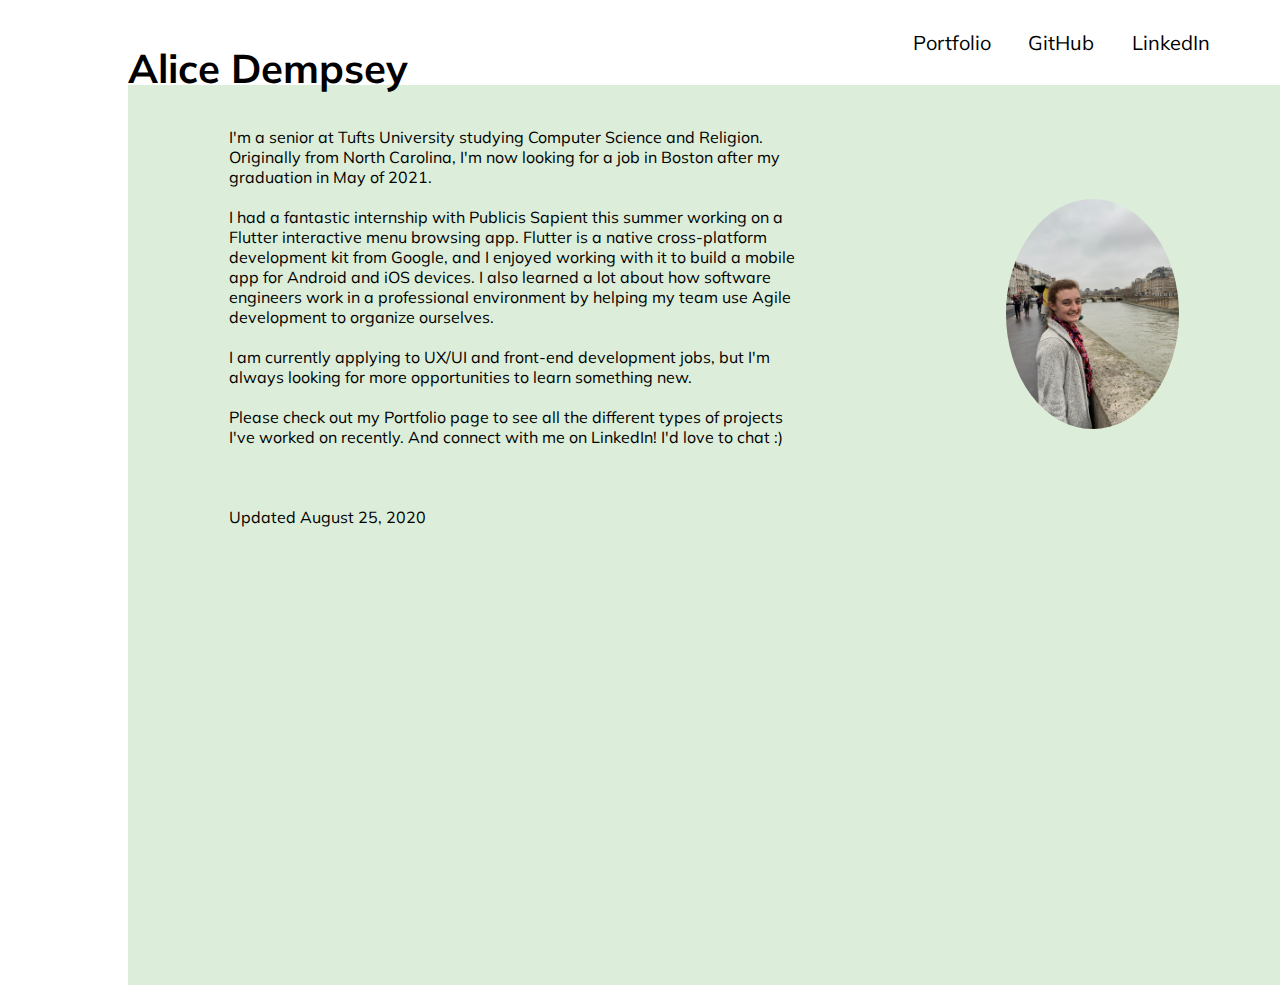
==== docs/index.html @ 4e5497e3 "initial commit" ====
<!doctype html>

<html lang="en">
<head>
  <meta charset="utf-8">

  <title>Alice Dempsey</title>
  <meta name="description" content="Alice Dempsey's personal webiste and portfolio">
  <meta name="author" content="Alice Dempsey">

<!--   Style sheets  -->
  <link rel="stylesheet" href="../style/style.css">
  <link href="https://fonts.googleapis.com/css2?family=Muli&display=swap" rel="stylesheet">

</head>

<body>
	<header>
		<nav class="nav_container">
			<ul class="nav_menu">
				<li><button class="nav_button" onclick="window.location='portfolio.html'">Portfolio</button></li>
				<li><button class="nav_button" onclick="window.location.href='https://github.com/alice-dempsey'">GitHub</button></li>
				<li><button class="nav_button" onclick="window.location.href='https://www.linkedin.com/in/alice-d-98576599/'">LinkedIn</button></li>
			</ul>
		</nav>
	</header>
	<h1 class="name">Alice Dempsey</h1>
	<div class="body_container"> 
		<div class="text_and_photo">
			<p class="text_box"> I'm a senior at Tufts University studying Computer Science and Religion. Originally from North Carolina, I'm now looking for a job in Boston after my graduation in May of 2021. <br> <br> I had a fantastic internship with Publicis Sapient this summer working on a Flutter interactive menu browsing app. Flutter is a native cross-platform development kit from Google, and I enjoyed working with it to build a mobile app for Android and iOS devices. I also learned a lot about how software engineers work in a professional environment by helping my team use Agile development to organize ourselves. <br> <br> I am currently applying to UX/UI and front-end development jobs, but I'm always looking for more opportunities to learn something new. <br> <br> Please check out my Portfolio page to see all the different types of projects I've worked on recently. And connect with me on LinkedIn! I'd love to chat :) <br> <br> <br> <br> Updated August 25, 2020</p>
			<img class="profile_pic" src="../style/assets/me.jpg">  
		</div>
	</div>
</body>
</html>
---- style/style.css ----
/***** General Styling *****/ 
html {
	height: 100%;
}
body {
	font-family: 'Muli', sans-serif;
	margin: 0px;
	height: 100%;
}

ul {
	list-style-type: none; 
}

.text_box {
	display: flex; 
	justify-content: flex-start;
	width: 50%;
	padding-top: 2vw; 
}

/***** Nav Menu Styling - Home page *****/ 
.nav_container {
	display: flex;
	justify-content: flex-end; 
	margin-bottom: -2vw;
}

.nav_menu {
	display: flex; 
	margin-bottom: 0vw;
	margin-right: 4vw;
}

.nav_button {
	margin: 1vw;
	border: none;
	background-color: white; 
	font-size: 20px; 
	font-family: 'Muli', sans-serif;
}

.nav_button:hover {
	background-color: #DCEEDA; 
}


/***** Home Page Styling *****/ 
h1.name {
	display: flex; 
	align-items: flex-end;
	margin-left: 10vw;
	margin-bottom: -0.6vw;
	margin-top: 0vw; 
	font-size: 40px;
	color: black;
}

.body_container {
	margin-left: 10vw; 
	margin-top: 0vw; 
	margin-right: 0vw;
	margin-bottom: 0vw;
	background-color: #DCEEDA; 
	height: 100%;
}

.profile_pic {
	display: flex;
	align-self: center;
	justify-content: center;
	height: 100%;
	width: 15%;
	border-radius: 50%; 
}

/***** Portfolio Page Styling *****/ 

.portfolio_header {
	background-color: #DCEEDA;
	display: flex;
	align-items: center;
}

#home {
	padding-left: 1vw;
	background-color: #DCEEDA;
}

.title {
	display: flex; 
	justify-content: flex-start;
	width: 100%;
	padding-left: 2%;  
}

.section_title {
	justify-content: center; 
	padding-left: 0vw;
}

.project_pic {
	display: flex;
	align-self: center;
	height: 300%;
	width: 30%;
}

.text_and_photo {
	display: flex; 
	justify-content: space-around;
	width: 100%; 
}
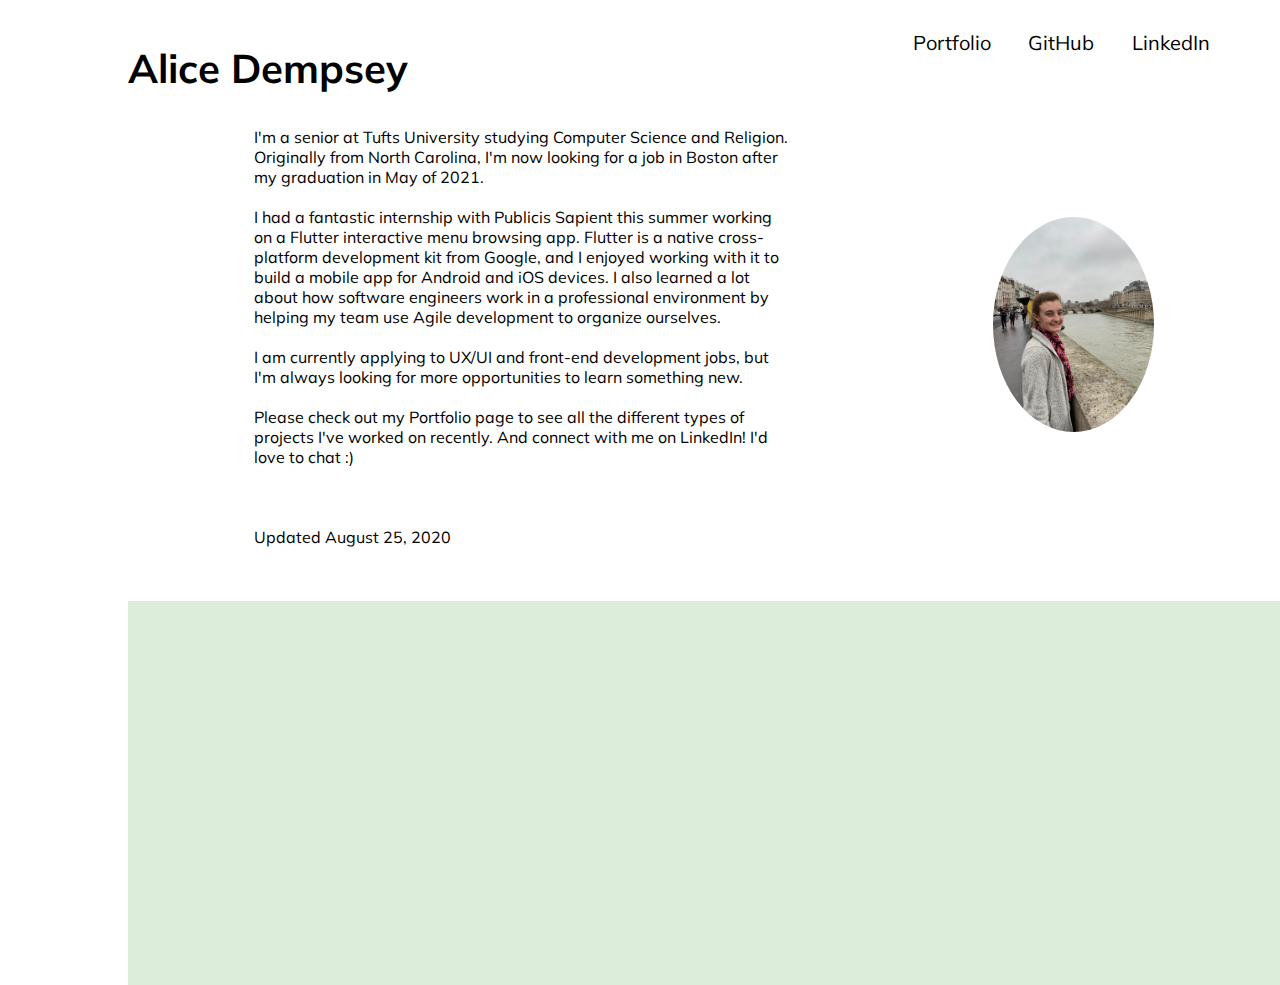
==== commit 39f237f7: "moved files to docs" ====
--- a/docs/index.html
+++ b/docs/index.html
@@ -9,7 +9,7 @@
   <meta name="author" content="Alice Dempsey">
 
 <!--   Style sheets  -->
-  <link rel="stylesheet" href="../style/style.css">
+  <link rel="stylesheet" href="style/style.css">
   <link href="https://fonts.googleapis.com/css2?family=Muli&display=swap" rel="stylesheet">
 
 </head>
@@ -28,7 +28,7 @@
 	<div class="body_container"> 
 		<div class="text_and_photo">
 			<p class="text_box"> I'm a senior at Tufts University studying Computer Science and Religion. Originally from North Carolina, I'm now looking for a job in Boston after my graduation in May of 2021. <br> <br> I had a fantastic internship with Publicis Sapient this summer working on a Flutter interactive menu browsing app. Flutter is a native cross-platform development kit from Google, and I enjoyed working with it to build a mobile app for Android and iOS devices. I also learned a lot about how software engineers work in a professional environment by helping my team use Agile development to organize ourselves. <br> <br> I am currently applying to UX/UI and front-end development jobs, but I'm always looking for more opportunities to learn something new. <br> <br> Please check out my Portfolio page to see all the different types of projects I've worked on recently. And connect with me on LinkedIn! I'd love to chat :) <br> <br> <br> <br> Updated August 25, 2020</p>
-			<img class="profile_pic" src="../style/assets/me.jpg">  
+			<img class="profile_pic" src="style/assets/me.jpg">  
 		</div>
 	</div>
 </body>
--- a/docs/style/style.css
+++ b/docs/style/style.css
@@ -0,0 +1,121 @@
+/***** General Styling *****/ 
+html {
+	height: 100%;
+}
+body {
+	font-family: 'Muli', sans-serif;
+	margin: 0px;
+	height: 100%;
+}
+
+ul {
+	list-style-type: none; 
+}
+
+.text_box {
+	display: flex; 
+	justify-content: flex-start;
+	width: 50%;
+	padding-top: 2vw; 
+	padding-right: 2vw; 
+}
+
+/***** Nav Menu Styling - Home page *****/ 
+.nav_container {
+	display: flex;
+	justify-content: flex-end; 
+	margin-bottom: -2vw;
+}
+
+.nav_menu {
+	display: flex; 
+	margin-bottom: 0vw;
+	margin-right: 4vw;
+}
+
+.nav_button {
+	margin: 1vw;
+	border: none;
+	background-color: white; 
+	font-size: 20px; 
+	font-family: 'Muli', sans-serif;
+}
+
+.nav_button:hover {
+	background-color: #DCEEDA; 
+}
+
+
+/***** Home Page Styling *****/ 
+h1.name {
+	display: flex; 
+	align-items: flex-end;
+	margin-left: 10vw;
+	margin-bottom: -0.6vw;
+	margin-top: 0vw; 
+	font-size: 40px;
+	color: black;
+}
+
+.body_container {
+	margin-left: 10vw; 
+	margin-top: 0vw; 
+	margin-right: 0vw;
+	margin-bottom: 0vw;
+	background-color: #DCEEDA; 
+	height: 100%;
+}
+
+.profile_pic {
+	display: flex;
+	align-self: center;
+	justify-content: center;
+	height: 100%;
+	width: 15%;
+	border-radius: 50%; 
+}
+
+/***** Portfolio Page Styling *****/ 
+
+.portfolio_header {
+	background-color: #DCEEDA;
+	display: flex;
+	align-items: center;
+	margin-bottom: 2vw; 
+}
+
+#home {
+	padding-left: 1vw;
+	background-color: #DCEEDA;
+}
+
+.title {
+	display: flex; 
+	justify-content: flex-start;
+	width: 100%;
+	padding-left: 2%;  
+}
+
+.section_title {
+	justify-content: center; 
+	padding-left: 0vw;
+}
+
+/***** Project Page Styling *****/ 
+
+.project_container{ 
+	background-color: white; 
+	margin-left: 10vw; 
+}
+
+.tagline {
+	display: flex; 
+	justify-content: center;
+}
+
+.text_and_photo {
+	display: flex; 
+	justify-content: space-around;
+	background-color: white; 
+	padding: 0vw 3vw 3vw 3vw; 
+}
